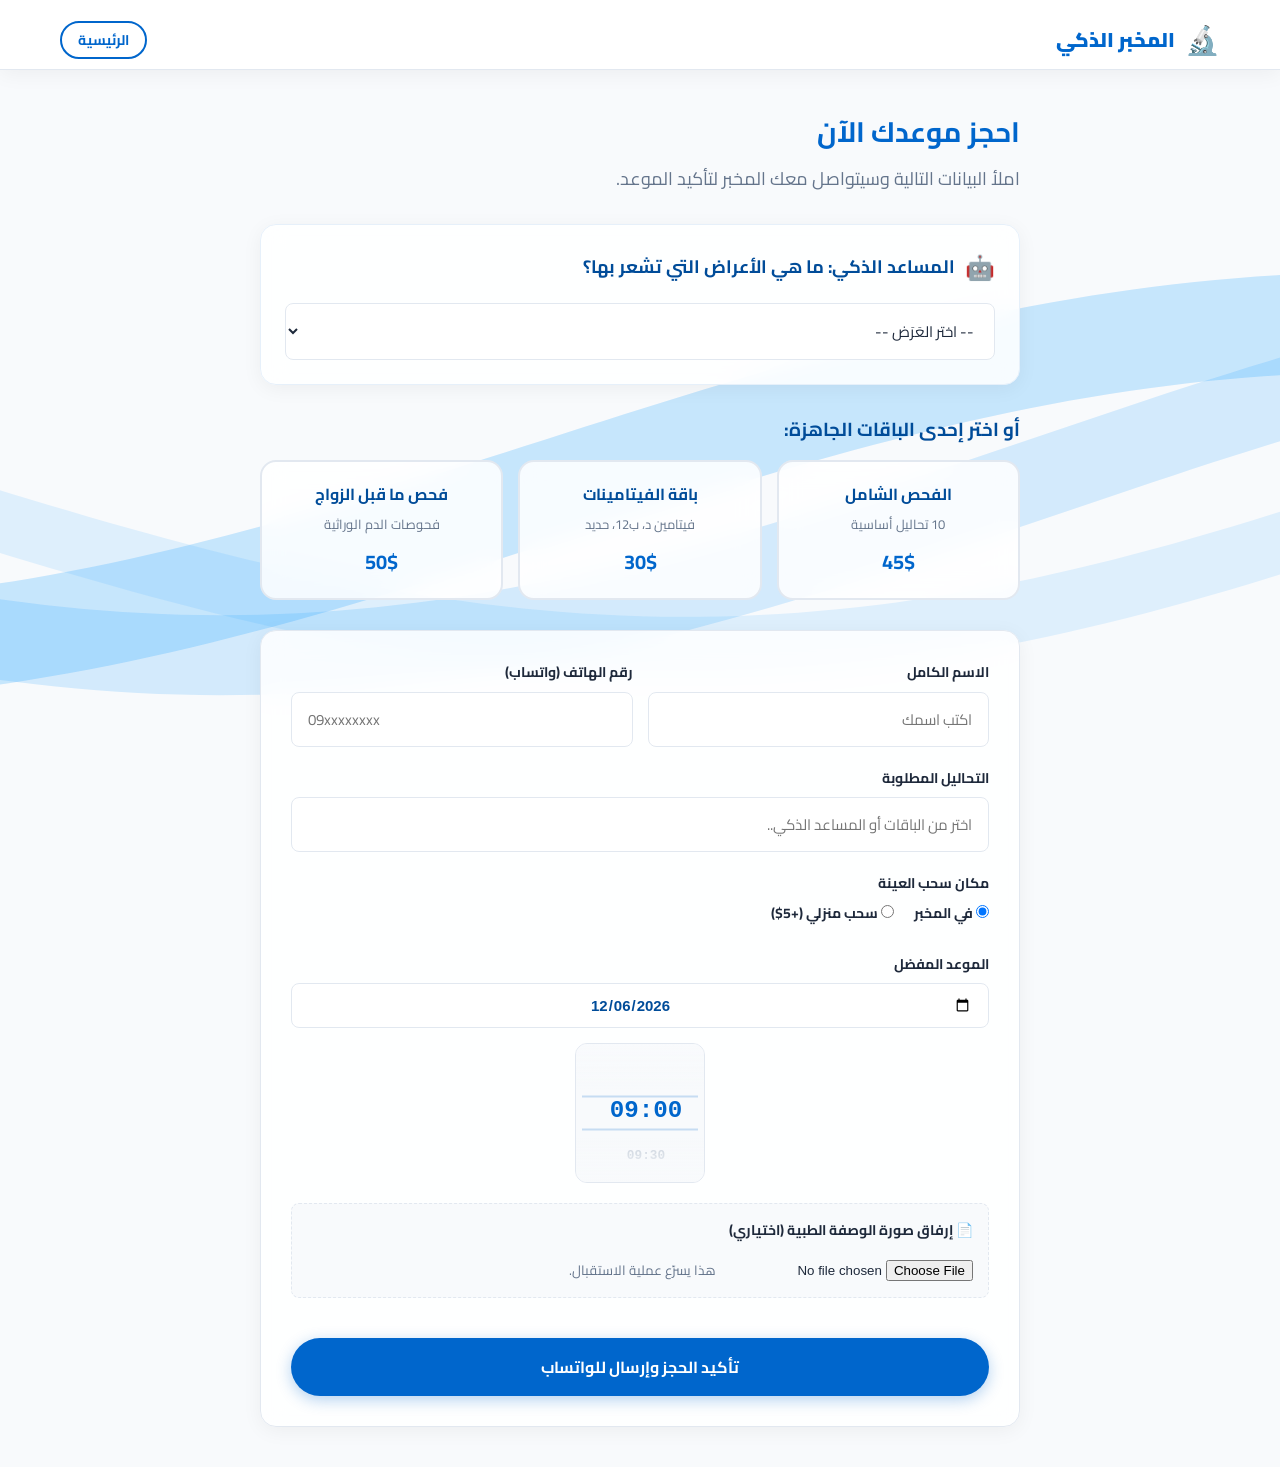
==== patient.html @ a84ad3e0 "lab-project" ====
<!DOCTYPE html>
<html lang="ar" dir="rtl">
<head>
  <meta charset="UTF-8">
  <meta name="viewport" content="width=device-width, initial-scale=1.0">
  <title>بوابة المريض | المخبر الذكي</title>
  <link rel="preconnect" href="https://fonts.googleapis.com">
  <link rel="preconnect" href="https://fonts.gstatic.com" crossorigin>
  <link href="https://fonts.googleapis.com/css2?family=Cairo:wght@400;600;700;900&display=swap" rel="stylesheet">
  <link rel="stylesheet" href="css/style.css">
    <!-- مكتبة Swiper للعجلة 3D -->
    <link rel="stylesheet" href="https://cdn.jsdelivr.net/npm/swiper@11/swiper-bundle.min.css" />
    <script src="https://cdn.jsdelivr.net/npm/swiper@11/swiper-bundle.min.js"></script>
</head>
<body style="background-color: var(--bg);">

  <!-- ضيف هالسطر هنا -->
  <canvas id="patient-bg"></canvas>

  <!-- Navbar مبسط -->
  <nav class="navbar scrolled" style="position: relative; height: 70px;">
    <div class="container nav-container">
      <a href="index.html" class="logo" style="font-size: 20px;">
        <span class="logo-icon">🔬</span>
        <span class="logo-text">المخبر الذكي</span>
      </a>
      <a href="index.html" class="btn btn-outline" style="padding: 6px 16px; font-size: 14px;">الرئيسية</a>
    </div>
  </nav>

  <main class="container" style="padding: 40px 20px; max-width: 800px;">
    
    <div class="section-header" style="text-align: right; margin-bottom: 30px;">
      <h2 style="color: var(--primary); font-size: 28px;">احجز موعدك الآن</h2>
      <p style="color: var(--text-muted);">املأ البيانات التالية وسيتواصل معك المخبر لتأكيد الموعد.</p>
    </div>

    <!-- المساعد الذكي -->
    <div class="smart-assistant card">
      <div class="assistant-header">
        <span class="icon">🤖</span>
        <h3>المساعد الذكي: ما هي الأعراض التي تشعر بها؟</h3>
      </div>
      <select id="symptomSelect" class="form-control">
        <option value="">-- اختر العَرَض --</option>
        <option value="fatigue">تعب وإرهاق مستمر</option>
        <option value="hair_loss">تساقط شعر وضعف أظافر</option>
        <option value="stomach">ألم في المعدة أو عسر هضم</option>
        <option value="bone">ألم في العظام أو المفاصل</option>
      </select>
      <div id="suggestionResult" class="suggestion-box" style="display: none;">
        <!-- JS سيظهر النتيجة هنا -->
      </div>
    </div>

    <!-- الباقات الطبية -->
    <h3 style="margin: 30px 0 15px; color: var(--primary-dark);">أو اختر إحدى الباقات الجاهزة:</h3>
    <div class="packages-grid">
      <div class="package-card" onclick="selectPackage('باقة الفحص الشامل', 45)">
        <h4>الفحص الشامل</h4>
        <p>10 تحاليل أساسية</p>
        <strong>45$</strong>
      </div>
      <div class="package-card" onclick="selectPackage('باقة الفيتامينات', 30)">
        <h4>باقة الفيتامينات</h4>
        <p>فيتامين د، ب12، حديد</p>
        <strong>30$</strong>
      </div>
      <div class="package-card" onclick="selectPackage('باقة ما قبل الزواج', 50)">
        <h4>فحص ما قبل الزواج</h4>
        <p>فحوصات الدم الوراثية</p>
        <strong>50$</strong>
      </div>
    </div>

    <!-- فورم الحجز -->
    <form id="bookingForm" class="booking-form" style="margin-top: 30px;">
      
      <div class="form-row">
        <div class="form-group">
          <label>الاسم الكامل</label>
          <input type="text" id="patientName" class="form-control" placeholder="اكتب اسمك" required>
        </div>
        <div class="form-group">
          <label>رقم الهاتف (واتساب)</label>
          <input type="tel" id="patientPhone" class="form-control" placeholder="09xxxxxxxx" required dir="ltr">
        </div>
      </div>

      <div class="form-group">
        <label>التحاليل المطلوبة</label>
        <input type="text" id="testType" class="form-control" placeholder="اختر من الباقات أو المساعد الذكي.." readonly>
      </div>

      <div class="form-group">
        <label>مكان سحب العينة</label>
        <div class="radio-group">
          <label class="radio-label">
            <input type="radio" name="location" value="في المخبر" checked> في المخبر
          </label>
          <label class="radio-label">
            <input type="radio" name="location" value="سحب منزلي"> سحب منزلي (+5$)
          </label>
        </div>
      </div>

      <div class="form-group">
        <label>الموعد المفضل</label>
        
        <!-- حقل التاريخ -->
        <input type="date" id="patientDate" class="form-control ltr-input" required style="margin-bottom: 15px;">
        
        <!-- عجلة اختيار الوقت 3D -->
        <div class="wheel-container">
          <div class="swiper timeSwiper">
            <div class="swiper-wrapper" id="timeSlotsContainer">
              <!-- الجافاسكريبت رح يعبي الأوقات هنا -->
            </div>
          </div>
          <!-- التدرج الأبيض فوق وتحت -->
          <div class="wheel-gradient top"></div>
          <div class="wheel-gradient bottom"></div>
          <!-- المؤشر اللي بالنص -->
          <div class="wheel-highlight"></div>
        </div>
        <input type="hidden" id="patientTime" required>
      </div>

      <!-- رفع الوصفة -->
      <div class="form-group upload-box">
        <label>📄 إرفاق صورة الوصفة الطبية (اختياري)</label>
        <input type="file" id="prescription" accept="image/*" class="file-input">
        <small style="color: var(--text-muted);">هذا يسرّع عملية الاستقبال.</small>
      </div>

      <button type="submit" class="btn btn-primary btn-lg" style="width: 100%; margin-top: 20px;">
        تأكيد الحجز وإرسال للواتساب
      </button>
    </form>

    <!-- شاشة النجاح -->
    <div id="successMsg" style="display: none; text-align: center; margin-top: 30px; padding: 20px; background: #dcfce7; color: #166534; border-radius: 12px;">
      <h3>✅ تم استلام طلبك بنجاح!</h3>
      <p>سيتم تحويلك للواتساب لتأكيد الحجز مع المخبر.</p>
    </div>

  </main>

  <script src="js/main.js"></script>
</body>
</html>
---- css/style.css ----
/* ============================================
   SMART LAB — Design Tokens (Medical Theme)
   ============================================ */
   :root {
    --primary: #0066cc;       /* أزرق طبي */
    --primary-dark: #004c99;
    --primary-light: #e6f0fa;
    --bg: #f8fafc;            /* أبيض مائل للرمادي الفاتح */
    --surface: #ffffff;
    --text: #1e293b;
    --text-muted: #64748b;
    --border: #e2e8f0;
    --shadow: 0 4px 20px rgba(0,0,0,0.05);
    --radius: 16px;
    --radius-sm: 8px;
    --font: 'Cairo', sans-serif;
  }
  
  * { box-sizing: border-box; margin: 0; padding: 0; }
  html { scroll-behavior: smooth; }
  body {
    font-family: var(--font);
    background-color: var(--bg);
    color: var(--text);
    line-height: 1.6;
    overflow-x: hidden;
  }
  a { text-decoration: none; color: inherit; }
  ul { list-style: none; }
  .container { max-width: 1200px; margin: 0 auto; padding: 0 20px; }
  
  /* Buttons */
  .btn {
    display: inline-flex; align-items: center; justify-content: center;
    padding: 10px 24px; border-radius: 50px; font-weight: 700;
    transition: all 0.3s ease; cursor: pointer; border: none; font-family: var(--font);
  }
  .btn-primary {
    background: var(--primary); color: #fff; box-shadow: 0 4px 15px rgba(0, 102, 204, 0.3);
  }
  .btn-primary:hover { background: var(--primary-dark); transform: translateY(-2px); }
  .btn-outline {
    background: transparent; border: 2px solid var(--primary); color: var(--primary);
  }
  .btn-outline:hover { background: var(--primary); color: #fff; }
  .btn-ghost { background: var(--surface); color: var(--text); box-shadow: var(--shadow); }
  .btn-ghost:hover { background: var(--primary-light); color: var(--primary); }
  .btn-lg { padding: 14px 32px; font-size: 16px; }
  
  /* Navbar */
  .navbar {
    position: fixed; top: 0; left: 0; right: 0; z-index: 1000;
    background: rgba(255, 255, 255, 0.9); backdrop-filter: blur(10px);
    border-bottom: 1px solid var(--border); transition: 0.3s;
  }
  .navbar.scrolled { box-shadow: var(--shadow); }
  .nav-container { display: flex; justify-content: space-between; align-items: center; height: 80px; }
  .logo { display: flex; align-items: center; gap: 10px; font-size: 24px; font-weight: 900; color: var(--primary); }
  .logo-icon { font-size: 28px; }
  .nav-links { display: flex; align-items: center; gap: 24px; font-weight: 600; color: var(--text-muted); }
  .nav-links a:hover { color: var(--primary); }
  .hamburger { display: none; flex-direction: column; gap: 5px; background: none; border: none; cursor: pointer; }
  .hamburger span { display: block; width: 25px; height: 3px; background: var(--primary); border-radius: 2px; transition: 0.3s; }
  
  /* Hero */
  .hero { padding: 160px 0 80px; background: linear-gradient(135deg, var(--bg) 0%, var(--primary-light) 100%); }
  .hero-content { display: grid; grid-template-columns: 1fr 1fr; gap: 40px; align-items: center; }
  .badge {
    display: inline-block; background: var(--primary-light); color: var(--primary);
    padding: 6px 16px; border-radius: 50px; font-weight: 700; font-size: 14px; margin-bottom: 20px;
  }
  .hero h1 { font-size: 48px; font-weight: 900; line-height: 1.2; margin-bottom: 20px; }
  .hero h1 .highlight { color: var(--primary); }
  .hero p { font-size: 18px; color: var(--text-muted); margin-bottom: 30px; }
  .hero-buttons { display: flex; gap: 16px; flex-wrap: wrap; }
  .hero-image { position: relative; }
  .hero-image img { width: 100%; border-radius: var(--radius); box-shadow: var(--shadow); object-fit: cover; height: 400px; }
  .floating-card {
    position: absolute; bottom: -20px; left: -20px; background: var(--surface);
    padding: 16px 24px; border-radius: var(--radius-sm); box-shadow: 0 10px 30px rgba(0,0,0,0.1);
    display: flex; align-items: center; gap: 12px; border: 1px solid var(--border);
  }
  .floating-card .icon { font-size: 24px; }
  .floating-card strong { display: block; font-size: 15px; }
  .floating-card small { color: var(--text-muted); font-size: 12px; }
  
  /* Features */
  .features { padding: 80px 0; background: transparent; }
  .section-header { text-align: center; margin-bottom: 50px; }
  .section-header h2 { font-size: 36px; color: var(--primary-dark); margin-bottom: 10px; }
  .section-header p { color: var(--text-muted); font-size: 18px; }
  .features-grid { display: grid; grid-template-columns: repeat(auto-fit, minmax(250px, 1fr)); gap: 24px; }
  .feature-card {
    background: #ffffff; /* أبيض ناصع */
    padding: 30px 24px; 
    border-radius: var(--radius);
    border: 1px solid rgba(0, 102, 204, 0.1); /* حدود زرقاء خفيفة جداً */
    box-shadow: 0 10px 30px rgba(0, 102, 204, 0.05); /* ظل أزرق ناعم */
    text-align: center; 
    transition: all 0.3s ease;
  }
  
  .feature-card:hover { 
    transform: translateY(-8px); 
    box-shadow: 0 15px 40px rgba(0, 102, 204, 0.15); /* ظل أقوى لما تمرق الماوس */
    border-color: var(--primary); 
  }
  .feature-icon { font-size: 40px; margin-bottom: 16px; }
  .feature-card h3 { font-size: 20px; margin-bottom: 10px; color: var(--text); }
  .feature-card p { font-size: 15px; color: var(--text-muted); }
  
  /* Footer */
  .footer { background: rgba(0, 76, 153, 0.9); color: #fff; text-align: center; padding: 30px 0; margin-top: 40px; backdrop-filter: blur(10px); }
  
  /* Reveal Animation */
  .reveal { opacity: 0; transform: translateY(20px); transition: 0.6s ease; }
  .reveal.visible { opacity: 1; transform: translateY(0); }
  
  /* Responsive */
  @media (max-width: 768px) {
    .nav-links { display: none; }
    .hamburger { display: flex; }
    .hero-content { grid-template-columns: 1fr; text-align: center; }
    .hero-buttons { justify-content: center; }
    .hero h1 { font-size: 36px; }
    .hero-image img { height: 300px; }
    .floating-card { left: 10px; bottom: -10px; }
  }

  /* ============================================
   PATIENT PORTAL STYLES
   ============================================ */
.card {
  background: var(--surface); border: 1px solid var(--border);
  border-radius: var(--radius); padding: 24px; box-shadow: var(--shadow);
}
.smart-assistant {
  background: linear-gradient(135deg, #e6f0fa, #f8fafc);
  border: 1px solid var(--primary-light);
}
.assistant-header {
  display: flex; align-items: center; gap: 10px; margin-bottom: 16px;
}
.assistant-header h3 { font-size: 18px; color: var(--primary-dark); }
.assistant-header .icon { font-size: 24px; }
.suggestion-box {
  margin-top: 16px; padding: 12px; background: #fff;
  border-right: 4px solid var(--primary); border-radius: 6px;
  font-weight: 600; color: var(--primary-dark);
  animation: fadeIn 0.3s ease;
}
@keyframes fadeIn { from { opacity: 0; transform: translateY(-5px); } to { opacity: 1; transform: translateY(0); } }

.form-control {
  width: 100%; padding: 12px 16px; border: 1px solid var(--border);
  border-radius: 8px; font-family: var(--font); font-size: 15px;
  background: var(--surface); color: var(--text); transition: 0.3s;
}
.form-control:focus { outline: none; border-color: var(--primary); box-shadow: 0 0 0 3px var(--primary-light); }

/* Packages */
.packages-grid { display: grid; grid-template-columns: repeat(3, 1fr); gap: 15px; }
.package-card {
  background: var(--surface); border: 2px solid var(--border); border-radius: var(--radius);
  padding: 20px; text-align: center; cursor: pointer; transition: 0.3s;
}
.package-card:hover, .package-card.selected { border-color: var(--primary); transform: translateY(-3px); box-shadow: 0 10px 20px rgba(0,102,204,0.1); }
.package-card h4 { color: var(--primary-dark); margin-bottom: 6px; }
.package-card p { font-size: 13px; color: var(--text-muted); margin-bottom: 12px; }
.package-card strong { font-size: 20px; color: var(--primary); }

/* Form */
.booking-form { background: var(--surface); padding: 30px; border-radius: var(--radius); border: 1px solid var(--border); box-shadow: var(--shadow); }
.form-row { display: grid; grid-template-columns: 1fr 1fr; gap: 15px; }
.form-group { margin-bottom: 20px; }
.form-group label { display: block; margin-bottom: 8px; font-weight: 700; font-size: 14px; color: var(--text); }
.radio-group { display: flex; gap: 20px; }
.radio-label { display: flex; align-items: center; gap: 6px; font-weight: 600; cursor: pointer; }
.upload-box { background: var(--bg); padding: 15px; border-radius: 8px; border: 1px dashed var(--border); }
.file-input { margin-top: 10px; }

@media(max-width: 600px) {
  .packages-grid { grid-template-columns: 1fr; }
  .form-row { grid-template-columns: 1fr; }
}



/* ============================================
   GLITCH TEXT EFFECT (Medical Tech Style)
   ============================================ */
   .glitch-text {
    position: relative;
    display: inline-block;
  }
  
  /* التأثير بيشتغل بس لما تمرق الماوس على النص */
  .glitch-text:hover {
    animation: glitch-skew 0.3s cubic-bezier(0.25, 0.46, 0.45, 0.94) both infinite;
    color: var(--primary); /* اللون الأساسي */
  }
  
  /* ظل أحمر وظل سماوي */
  .glitch-text:hover::before,
  .glitch-text:hover::after {
    content: attr(data-text);
    position: absolute;
    top: 0;
    left: 0;
    width: 100%;
    height: 100%;
    background: var(--bg); /* لون الخلفية عشان يغطي النص الأصلي */
  }
  
  .glitch-text:hover::before {
    left: 2px;
    text-shadow: -2px 0 #ff003c; /* أحمر */
    clip: rect(44px, 450px, 56px, 0);
    animation: glitch-anim 2s infinite linear alternate-reverse;
  }
  
  .glitch-text:hover::after {
    left: -2px;
    text-shadow: -2px 0 #00e5ff; /* سماوي */
    clip: rect(44px, 450px, 56px, 0);
    animation: glitch-anim2 2s infinite linear alternate-reverse;
  }
  
  @keyframes glitch-anim {
    0% { clip: rect(12px, 9999px, 56px, 0); }
    20% { clip: rect(84px, 9999px, 16px, 0); }
    40% { clip: rect(43px, 9999px, 89px, 0); }
    60% { clip: rect(98px, 9999px, 34px, 0); }
    80% { clip: rect(5px, 9999px, 76px, 0); }
    100% { clip: rect(65px, 9999px, 12px, 0); }
  }
  
  @keyframes glitch-anim2 {
    0% { clip: rect(65px, 9999px, 99px, 0); }
    20% { clip: rect(12px, 9999px, 45px, 0); }
    40% { clip: rect(78px, 9999px, 23px, 0); }
    60% { clip: rect(34px, 9999px, 89px, 0); }
    80% { clip: rect(90px, 9999px, 12px, 0); }
    100% { clip: rect(4px, 9999px, 66px, 0); }
  }
  
  @keyframes glitch-skew {

    0% { transform: skew(0deg); }
    20% { transform: skew(-2deg); }
    40% { transform: skew(2deg); }
    60% { transform: skew(1deg); }
    80% { transform: skew(-1deg); }
    100% { transform: skew(0deg); }
  }
  



  /* ============================================
   CANVAS BACKGROUND (For Main Page)
   ============================================ */
#canvas-bg {
  position: fixed;
  top: 0;
  left: 0;
  width: 100%;
  height: 100%;
  z-index: -1; /* عشان تروح خلف كل شي */
  pointer-events: none; /* عشان ما تعيق الكبسات */
}

/* نخلي خلفية الـ Hero شفافة عشان يبين التأثير اللي وراها */
.hero {
background: transparent !important; 
}



/* ============================================
   TRACKING TIMELINE STYLES
   ============================================ */
   .tracking-box {
    background: #fff; padding: 40px; border-radius: var(--radius);
    box-shadow: 0 10px 40px rgba(0, 102, 204, 0.08);
  }
  .status-timeline {
    display: flex; flex-direction: column; align-items: center; gap: 10px;
    position: relative; margin-top: 20px;
  }
  .status-step {
    display: flex; flex-direction: column; align-items: center; gap: 8px;
    z-index: 2; opacity: 0.4; transition: 0.4s ease;
  }
  .status-step.completed, .status-step.active { opacity: 1; }
  .step-icon {
    width: 45px; height: 45px; border-radius: 50%;
    background: #e2e8f0; display: flex; justify-content: center; align-items: center;
    font-size: 20px; font-weight: bold; color: #64748b;
    border: 3px solid #fff; box-shadow: 0 0 0 2px #e2e8f0; transition: 0.4s;
  }
  .status-step.completed .step-icon {
    background: var(--primary); color: #fff; box-shadow: 0 0 0 2px var(--primary);
  }
  .status-step.active .step-icon {
    background: var(--primary-light); color: var(--primary); box-shadow: 0 0 0 2px var(--primary); animation: pulse 1.5s infinite;
  }
  .step-text { font-weight: 700; font-size: 14px; color: var(--text); }
  .status-line {
    width: 3px; height: 30px; background: #e2e8f0; margin: -5px 0; z-index: 1; transition: 0.4s;
  }
  .status-line.completed { background: var(--primary); }
  @keyframes pulse {
    0% { box-shadow: 0 0 0 0 rgba(0, 102, 204, 0.4); }
    70% { box-shadow: 0 0 0 10px rgba(0, 102, 204, 0); }
    100% { box-shadow: 0 0 0 0 rgba(0, 102, 204, 0); }
  }

  /* ============================================
   LOCATION MAP STYLES
   ============================================ */
.location-section {
  padding: 80px 0;
  background: transparent; /* عشان يبين تأثير النقاط وراها */
}

.map-container {
  width: 100%;
  border-radius: var(--radius);
  overflow: hidden;
  box-shadow: 0 15px 40px rgba(0, 102, 204, 0.15); /* ظل أزرق فخم */
  border: 4px solid #ffffff; /* إطار أبيض سميك بيخلي الخريطة تبرز */
  position: relative;
  z-index: 2;
}

/* عشان الخريطة تتجاوب مع الموبايل */
.map-container iframe {
  display: block;
  width: 100%;
  min-height: 400px;
}

@media (max-width: 768px) {
  .map-container iframe {
    min-height: 300px;
  }
}

/* ============================================
   PATIENT PAGE BACKGROUND & GLASS FORM
   ============================================ */
   #patient-bg {
    position: fixed;
    top: 0; left: 0;
    width: 100%; height: 100%;
    z-index: -1; /* عشان يروح خلف كل شي */
    pointer-events: none;
}

/* نخلي الفورم والكروت زجاجية عشان يبين التأثير وراها */
.booking-form, .card, .package-card {
    background: rgba(255, 255, 255, 0.85) !important;
    backdrop-filter: blur(12px);
    -webkit-backdrop-filter: blur(12px);
}

/* عشان المحتوى يطلع فوق الكانفاس */
main {
    position: relative;
    z-index: 1;
}

/* تنسيق خاص لحقول التاريخ والوقت */
.ltr-input {
  direction: ltr !important;
  text-align: center;
  font-family: 'Segoe UI', Tahoma, Geneva, Verdana, sans-serif; /* خط بيبين الأرقام الإنجليزية بوضوح */
  font-weight: 600;
  color: var(--primary-dark);
  cursor: pointer;
}


/* ============================================
   3D TIME WHEEL PICKER STYLES (Fixed Size & Alignment)
   ============================================ */
.wheel-container {
  position: relative;
  height: 140px; /* صغرنا الطول */
  width: 100%;
  max-width: 130px; /* صغرنا العرض */
  margin: 0 auto;
  overflow: hidden;
  background: #f8fafc;
  border-radius: 12px;
  border: 1px solid var(--border);
}

.timeSwiper {
  width: 100%;
  height: 100%;
}

.swiper-slide {
  display: flex;
  justify-content: center;
  align-items: center;
  width: 100%;
  text-align: center;
  font-size: 15px;
  font-weight: 600;
  color: #94a3b8;
  transition: 0.3s ease;
  direction: ltr;
  font-family: monospace;
}

.swiper-slide-active {
  color: var(--primary) !important;
  font-size: 22px !important;
  font-weight: 900 !important;
  transform: scale(1.1); 
}

.swiper-slide-prev, .swiper-slide-next {
  transform: scale(0.85);
  opacity: 0.5;
}

.wheel-gradient {
  position: absolute;
  left: 0; right: 0;
  height: 45px;
  z-index: 10;
  pointer-events: none;
}
.wheel-gradient.top { top: 0; background: linear-gradient(to bottom, #f8fafc, transparent); }
.wheel-gradient.bottom { bottom: 0; background: linear-gradient(to top, #f8fafc, transparent); }

.wheel-highlight {
  position: absolute;
  top: 50%;
  left: 5%;
  right: 5%;
  height: 35px;
  transform: translateY(-50%);
  border-top: 2px solid rgba(0, 102, 204, 0.2);
  border-bottom: 2px solid rgba(0, 102, 204, 0.2);
  pointer-events: none;
  z-index: 5;
}


/* ============================================
   MEDICAL REPORT STYLES
   ============================================ */
   .report-paper {
    background: #fff;
    max-width: 800px;
    margin: 0 auto;
    padding: 50px;
    box-shadow: 0 10px 30px rgba(0,0,0,0.1);
    border-radius: 8px;
    color: #1e293b;
  }
  
  .report-header {
    display: flex;
    justify-content: space-between;
    align-items: flex-start;
    border-bottom: 3px solid var(--primary);
    padding-bottom: 20px;
    margin-bottom: 30px;
  }
  
  .report-logo {
    display: flex;
    align-items: center;
    gap: 15px;
  }
  
  .report-meta p {
    margin: 5px 0;
    font-size: 14px;
    color: var(--text-muted);
  }
  
  .patient-info {
    background: #f8fafc;
    padding: 15px 20px;
    border-radius: 8px;
    margin-bottom: 30px;
    border: 1px solid #e2e8f0;
  }
  
  .info-row {
    display: flex;
    justify-content: space-between;
    font-size: 16px;
  }
  
  .report-table {
    width: 100%;
    border-collapse: collapse;
    margin-bottom: 40px;
  }
  
  .report-table th {
    background: var(--primary-light);
    color: var(--primary-dark);
    padding: 12px;
    text-align: right;
    border-bottom: 2px solid var(--primary);
  }
  
  .report-table td {
    padding: 12px;
    border-bottom: 1px solid #e2e8f0;
    font-size: 15px;
  }
  
  .report-table tr:hover {
    background: #f8fafc;
  }
  
  .report-footer {
    display: flex;
    justify-content: space-between;
    align-items: flex-end;
    margin-top: 50px;
  }
  
  .signature {
    text-align: center;
  }
  .signature p {
    color: var(--text-muted);
    font-size: 14px;
    margin-bottom: 40px;
  }
  .sign-line {
    width: 200px;
    border-bottom: 2px dashed #94a3b8;
  }
  
  .report-qr {
    text-align: center;
  }
  .report-qr p {
    font-size: 12px;
    color: var(--text-muted);
    margin-top: 5px;
  }
  
  /* ============================================
     PRINT STYLES (مهم جداً للطباعة)
     ============================================ */
  @media print {
    body {
      background: #fff !important;
      padding: 0 !important;
    }
    .no-print {
      display: none !important;
    }
    .report-paper {
      box-shadow: none !important;
      padding: 0 !important;
      max-width: 100% !important;
    }
  }

  /* إصلاح زر بوابة المريض في النافبار */
.nav-links a.btn-outline:hover {
  color: #ffffff !important; /* تخلي النص أبيض */
  background-color: var(--primary) !important; /* تخلي الخلفية زرقاء */
  border-color: var(--primary) !important;
}
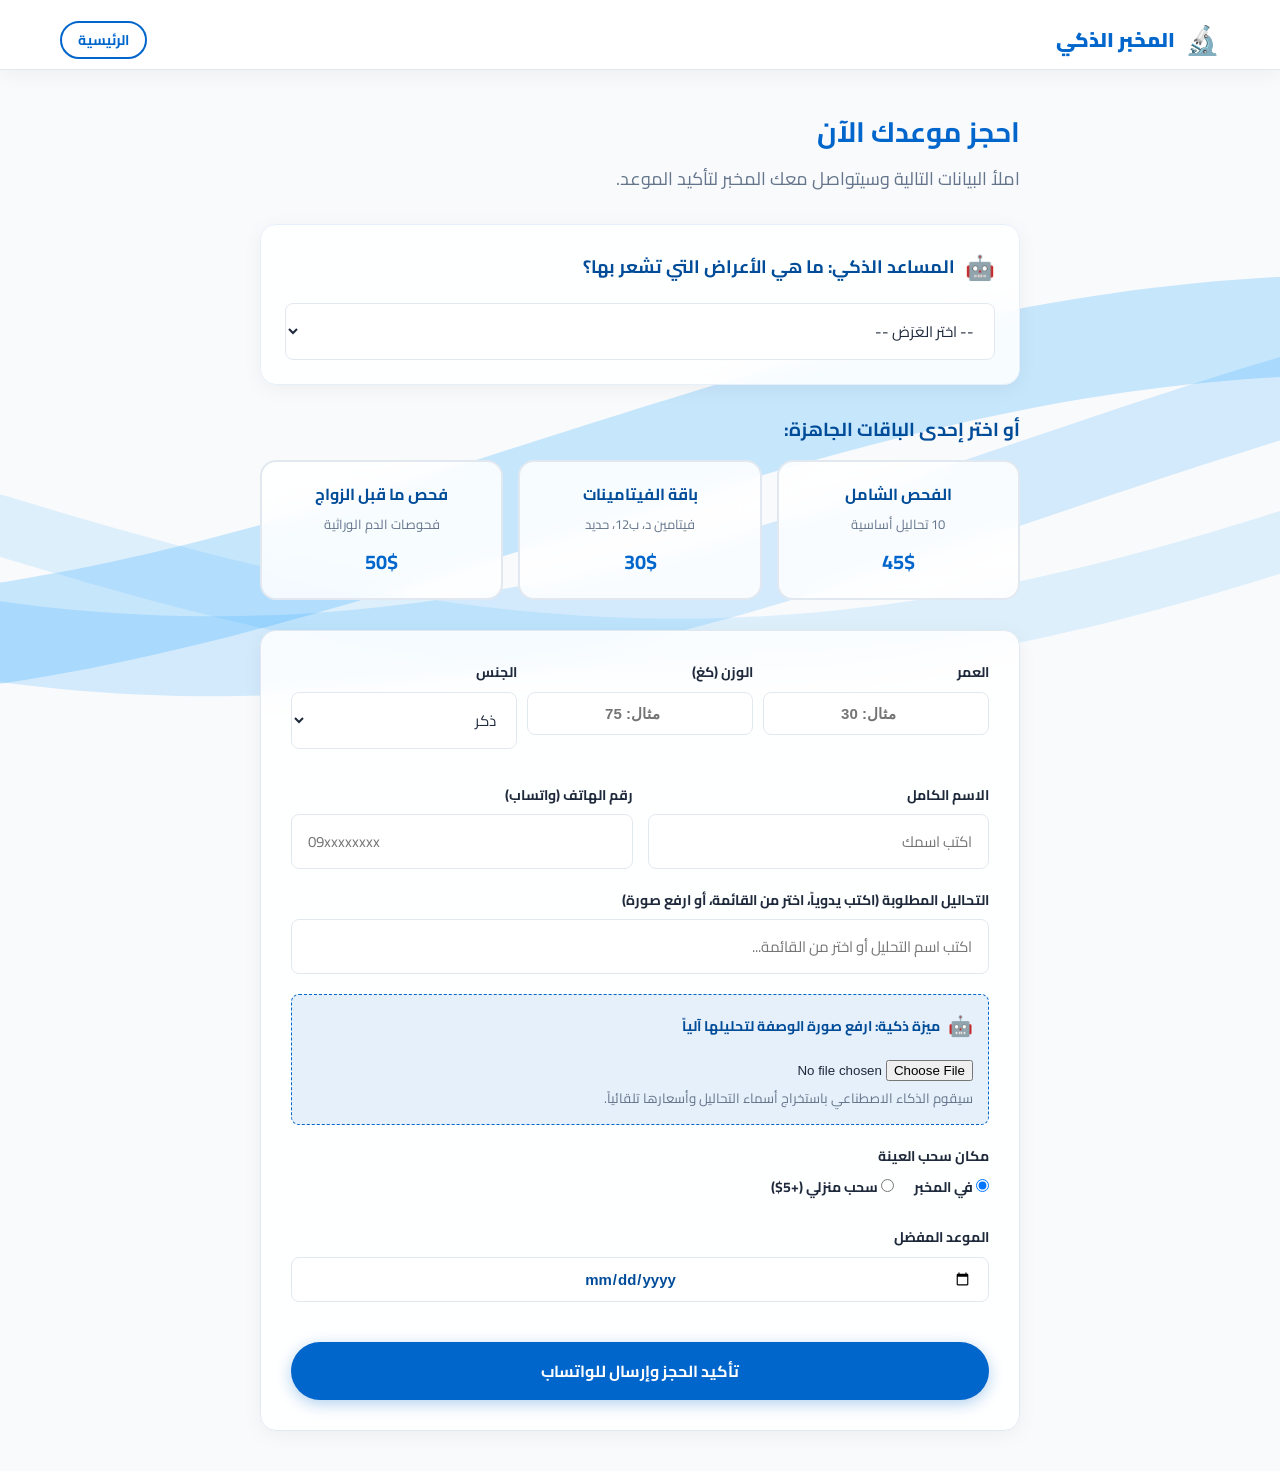
==== commit 2a32559b: "Update patient.html" ====
--- a/patient.html
+++ b/patient.html
@@ -73,70 +73,99 @@
       </div>
     </div>
 
-    <!-- فورم الحجز -->
-    <form id="bookingForm" class="booking-form" style="margin-top: 30px;">
+        <!-- فورم الحجز -->
+        <form id="bookingForm" class="booking-form" style="margin-top: 30px;">
       
-      <div class="form-row">
-        <div class="form-group">
-          <label>الاسم الكامل</label>
-          <input type="text" id="patientName" class="form-control" placeholder="اكتب اسمك" required>
-        </div>
-        <div class="form-group">
-          <label>رقم الهاتف (واتساب)</label>
-          <input type="tel" id="patientPhone" class="form-control" placeholder="09xxxxxxxx" required dir="ltr">
-        </div>
-      </div>
-
-      <div class="form-group">
-        <label>التحاليل المطلوبة</label>
-        <input type="text" id="testType" class="form-control" placeholder="اختر من الباقات أو المساعد الذكي.." readonly>
-      </div>
-
-      <div class="form-group">
-        <label>مكان سحب العينة</label>
-        <div class="radio-group">
-          <label class="radio-label">
-            <input type="radio" name="location" value="في المخبر" checked> في المخبر
-          </label>
-          <label class="radio-label">
-            <input type="radio" name="location" value="سحب منزلي"> سحب منزلي (+5$)
-          </label>
-        </div>
-      </div>
-
-      <div class="form-group">
-        <label>الموعد المفضل</label>
-        
-        <!-- حقل التاريخ -->
-        <input type="date" id="patientDate" class="form-control ltr-input" required style="margin-bottom: 15px;">
-        
-        <!-- عجلة اختيار الوقت 3D -->
-        <div class="wheel-container">
-          <div class="swiper timeSwiper">
-            <div class="swiper-wrapper" id="timeSlotsContainer">
-              <!-- الجافاسكريبت رح يعبي الأوقات هنا -->
+          <!-- البيانات الشخصية (جديدة) -->
+          <div class="form-row-3">
+            <div class="form-group">
+              <label>العمر</label>
+              <input type="number" id="patientAge" class="form-control ltr-input" placeholder="مثال: 30" required>
+            </div>
+            <div class="form-group">
+              <label>الوزن (كغ)</label>
+              <input type="number" id="patientWeight" class="form-control ltr-input" placeholder="مثال: 75" required>
+            </div>
+            <div class="form-group">
+              <label>الجنس</label>
+              <select id="patientGender" class="form-control">
+                <option value="ذكر">ذكر</option>
+                <option value="أنثى">أنثى</option>
+              </select>
             </div>
           </div>
-          <!-- التدرج الأبيض فوق وتحت -->
-          <div class="wheel-gradient top"></div>
-          <div class="wheel-gradient bottom"></div>
-          <!-- المؤشر اللي بالنص -->
-          <div class="wheel-highlight"></div>
-        </div>
-        <input type="hidden" id="patientTime" required>
-      </div>
-
-      <!-- رفع الوصفة -->
-      <div class="form-group upload-box">
-        <label>📄 إرفاق صورة الوصفة الطبية (اختياري)</label>
-        <input type="file" id="prescription" accept="image/*" class="file-input">
-        <small style="color: var(--text-muted);">هذا يسرّع عملية الاستقبال.</small>
-      </div>
-
-      <button type="submit" class="btn btn-primary btn-lg" style="width: 100%; margin-top: 20px;">
-        تأكيد الحجز وإرسال للواتساب
-      </button>
-    </form>
+    
+          <div class="form-row">
+            <div class="form-group">
+              <label>الاسم الكامل</label>
+              <input type="text" id="patientName" class="form-control" placeholder="اكتب اسمك" required>
+            </div>
+            <div class="form-group">
+              <label>رقم الهاتف (واتساب)</label>
+              <input type="tel" id="patientPhone" class="form-control" placeholder="09xxxxxxxx" required dir="ltr">
+            </div>
+          </div>
+    
+          <!-- التحاليل (يدوي، قائمة، باقات، أو صورة) -->
+          <div class="form-group">
+            <label>التحاليل المطلوبة (اكتب يدوياً، اختر من القائمة، أو ارفع صورة)</label>
+            <input type="text" id="testType" class="form-control" list="testsList" placeholder="اكتب اسم التحليل أو اختر من القائمة..." required>
+            <datalist id="testsList">
+              <option value="صورة دم كاملة (CBC)">
+              <option value="سكر صائم (FBS)">
+              <option value="فيتامين د (Vitamin D)">
+              <option value="فيتامين ب12 (B12)">
+              <option value="وظائف الغدة الدرقية (TSH)">
+              <option value="دهون ثلاثية (Triglycerides)">
+              <option value="كوليسترول (Cholesterol)">
+              <option value="وظائف الكبد (LFT)">
+              <option value="وظائف الكلى (RFT)">
+              <option value="حديد (Ferritin)">
+            </datalist>
+          </div>
+    
+          <!-- ميزة الذكاء الاصطناعي: تحليل صورة الوصفة -->
+          <div class="form-group upload-box" style="background: #e6f0fa; border-color: var(--primary);">
+            <label style="color: var(--primary-dark); display: flex; align-items: center; gap: 8px;">
+              <span style="font-size: 20px;">🤖</span> 
+              <strong>ميزة ذكية: ارفع صورة الوصفة لتحليلها آلياً</strong>
+            </label>
+            <input type="file" id="prescription" accept="image/*" class="file-input" style="margin-top: 10px;">
+            <small style="color: var(--text-muted); display: block; margin-top: 5px;">سيقوم الذكاء الاصطناعي باستخراج أسماء التحاليل وأسعارها تلقائياً.</small>
+            <div id="aiLoader" style="display: none; margin-top: 10px; color: var(--primary); font-weight: bold;">
+              ⏳ جاري تحليل الصورة بالذكاء الاصطناعي...
+            </div>
+          </div>
+    
+          <!-- تنبيه الصيام -->
+          <div id="fastingWarning" class="warning-box" style="display: none;">
+            <span style="font-size: 20px;">⚠️</span>
+            <div>
+              <strong>تنبيه هام:</strong> بعض التحاليل المختارة تتطلب <strong>الصيام من 8 إلى 12 ساعة</strong> قبل سحب العينة (يُسمح بشرب الماء فقط).
+            </div>
+          </div>
+    
+          <div class="form-group">
+            <label>مكان سحب العينة</label>
+            <div class="radio-group">
+              <label class="radio-label">
+                <input type="radio" name="location" value="في المخبر" checked> في المخبر
+              </label>
+              <label class="radio-label">
+                <input type="radio" name="location" value="سحب منزلي"> سحب منزلي (+5$)
+              </label>
+            </div>
+          </div>
+    
+          <div class="form-group">
+            <label>الموعد المفضل</label>
+            <input type="date" id="patientDate" class="form-control ltr-input" required>
+          </div>
+    
+          <button type="submit" class="btn btn-primary btn-lg" style="width: 100%; margin-top: 20px;">
+            تأكيد الحجز وإرسال للواتساب
+          </button>
+        </form>
 
     <!-- شاشة النجاح -->
     <div id="successMsg" style="display: none; text-align: center; margin-top: 30px; padding: 20px; background: #dcfce7; color: #166534; border-radius: 12px;">
@@ -148,4 +177,4 @@
 
   <script src="js/main.js"></script>
 </body>
-</html>+</html>
--- a/css/style.css
+++ b/css/style.css
@@ -576,4 +576,30 @@
   color: #ffffff !important; /* تخلي النص أبيض */
   background-color: var(--primary) !important; /* تخلي الخلفية زرقاء */
   border-color: var(--primary) !important;
-}+}
+/* الحقول الثلاثية (العمر، الوزن، الجنس) */
+.form-row-3 {
+  display: grid;
+  grid-template-columns: 1fr 1fr 1fr;
+  gap: 10px;
+  margin-bottom: 15px;
+}
+@media (max-width: 600px) {
+  .form-row-3 { grid-template-columns: 1fr; }
+}
+
+/* تنبيه الصيام */
+.warning-box {
+  background: #fef2f2;
+  border: 1px solid #fecaca;
+  border-right: 4px solid #dc2626;
+  color: #991b1b;
+  padding: 15px;
+  border-radius: 8px;
+  margin-bottom: 20px;
+  display: flex;
+  align-items: flex-start;
+  gap: 10px;
+  font-size: 14px;
+  animation: fadeIn 0.4s ease;
+}
